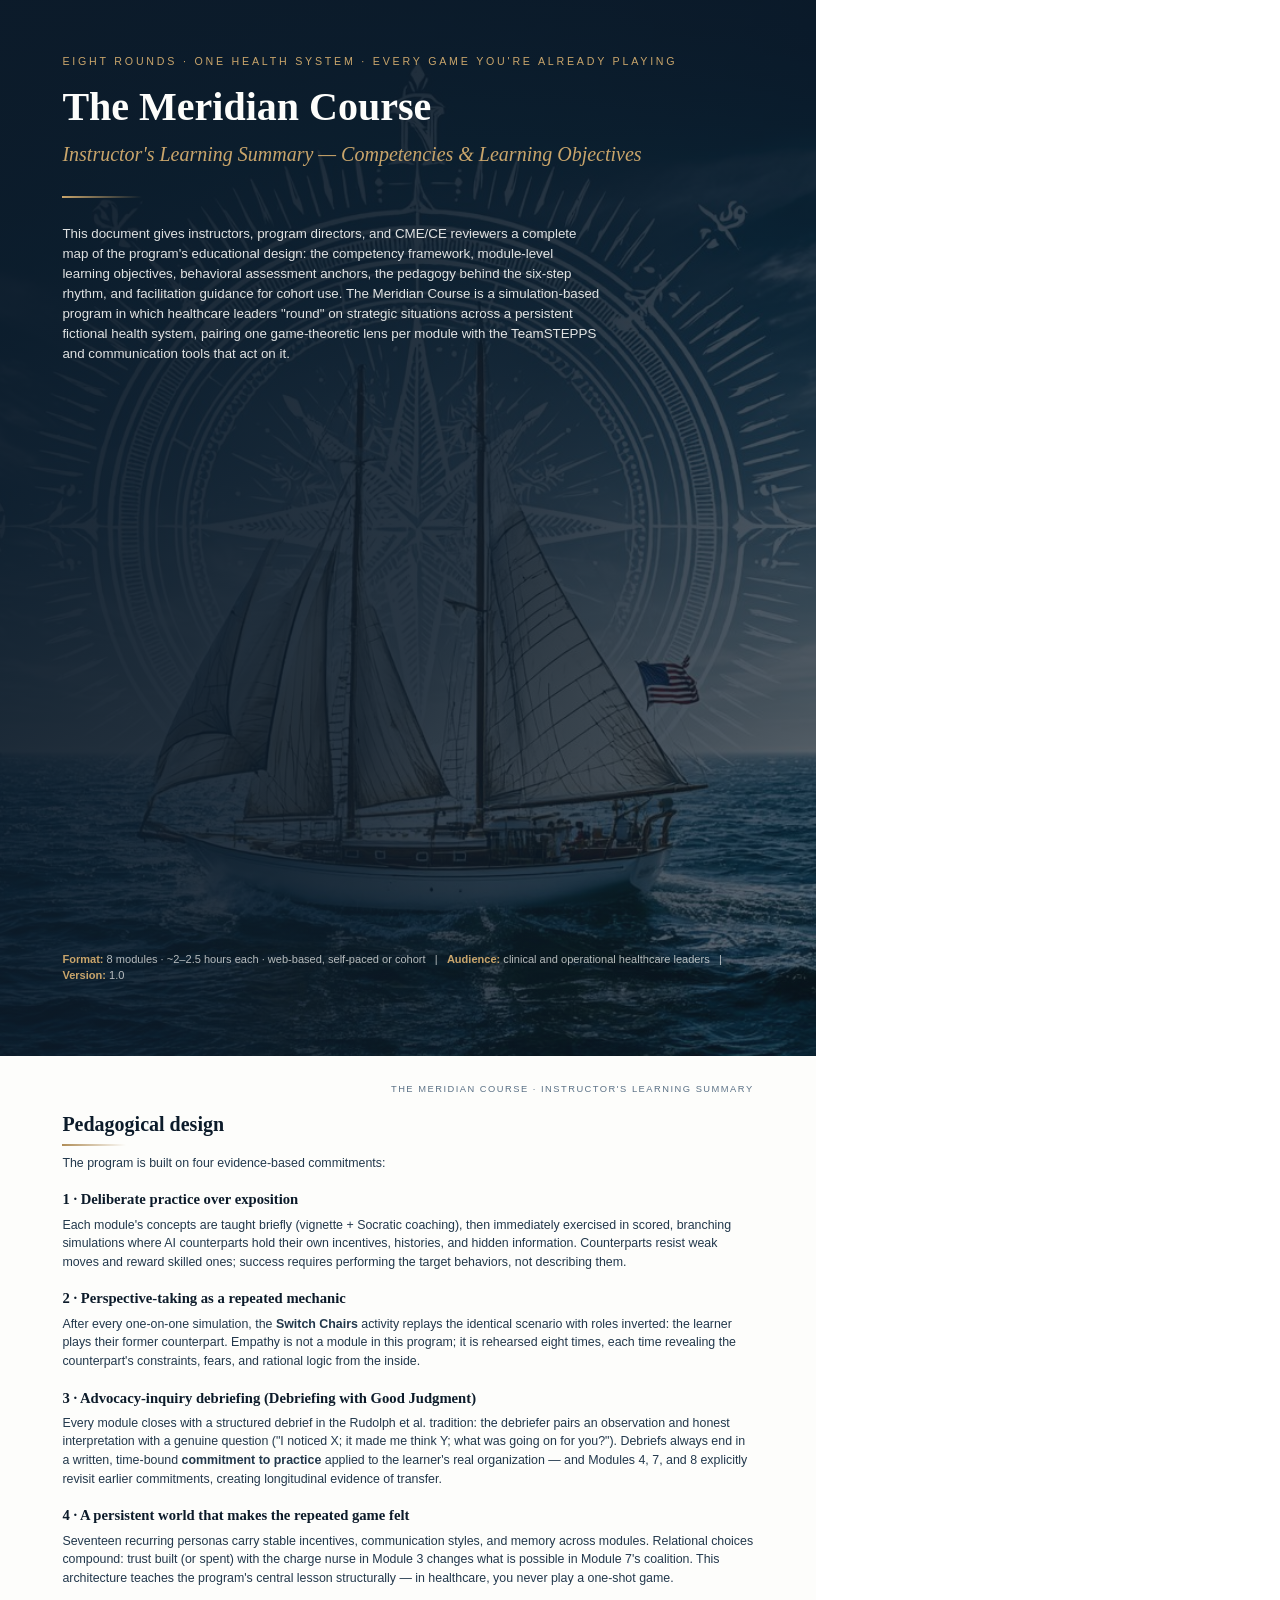
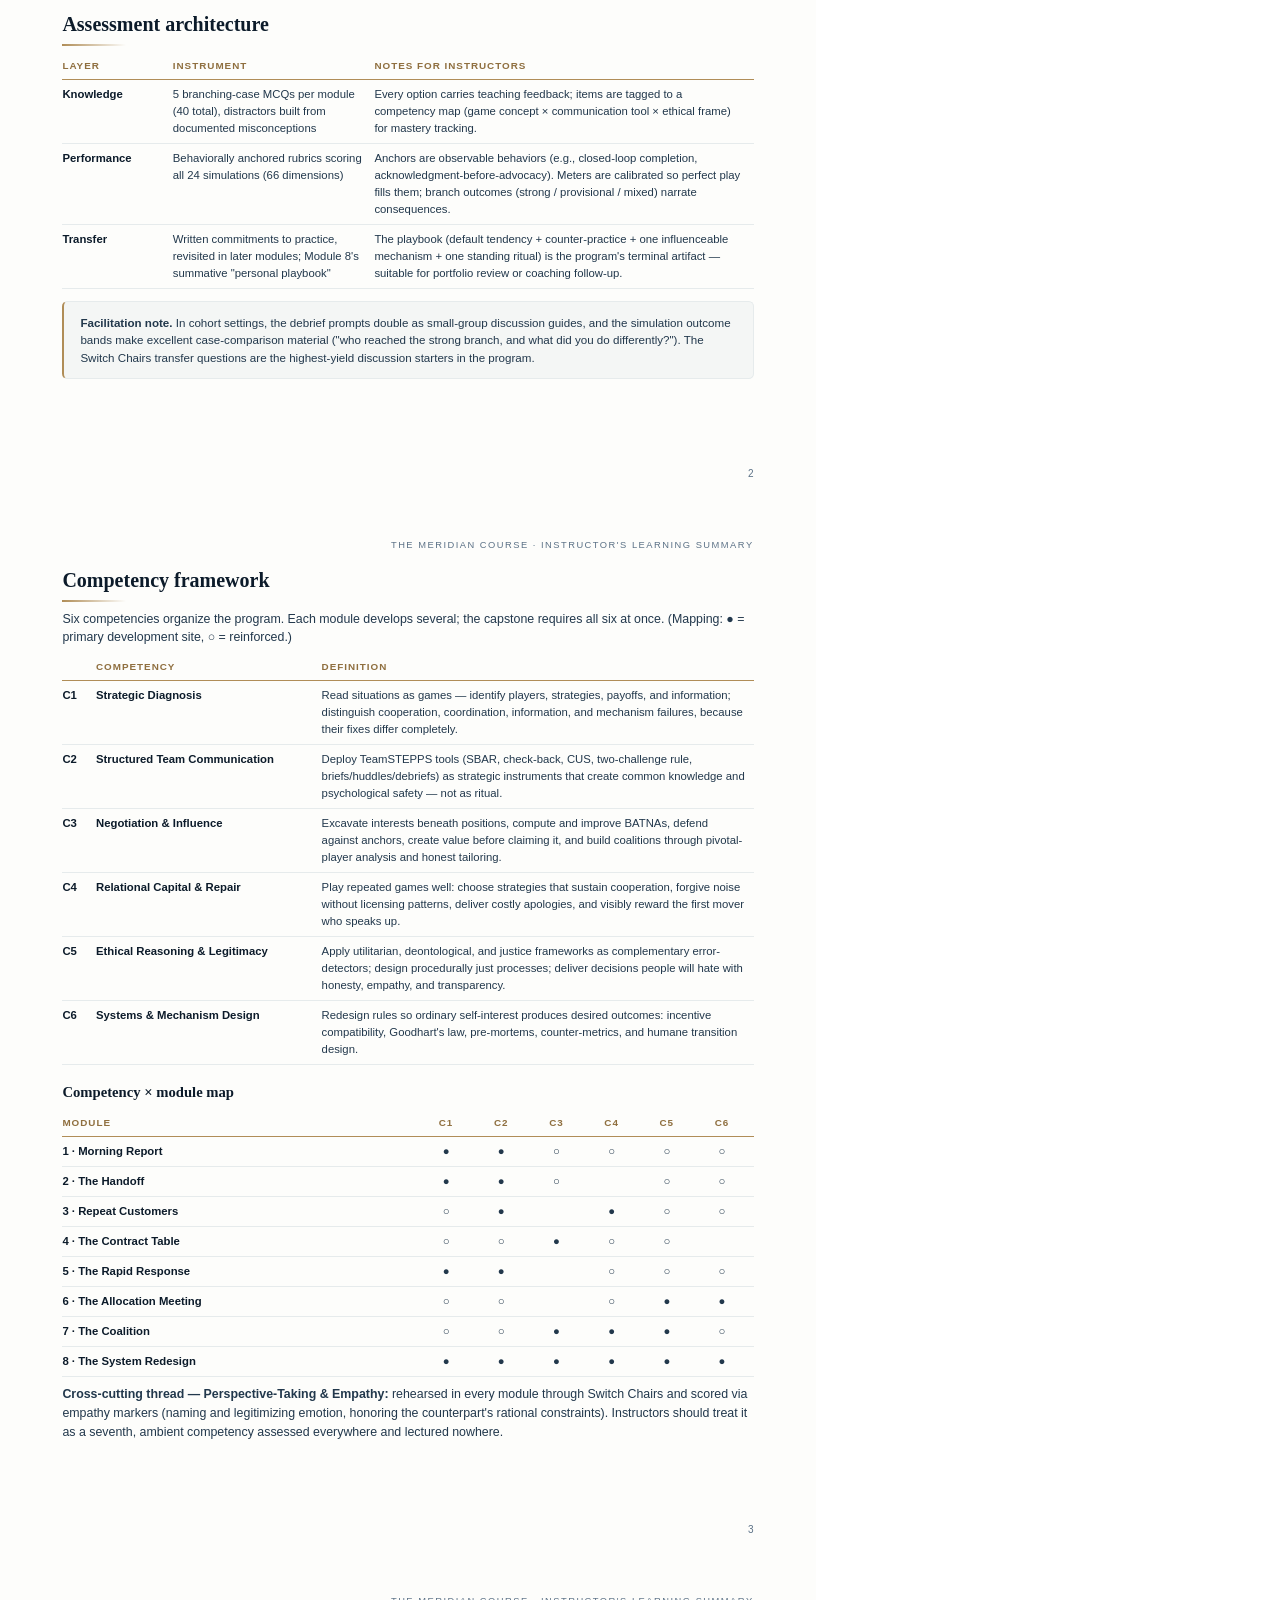
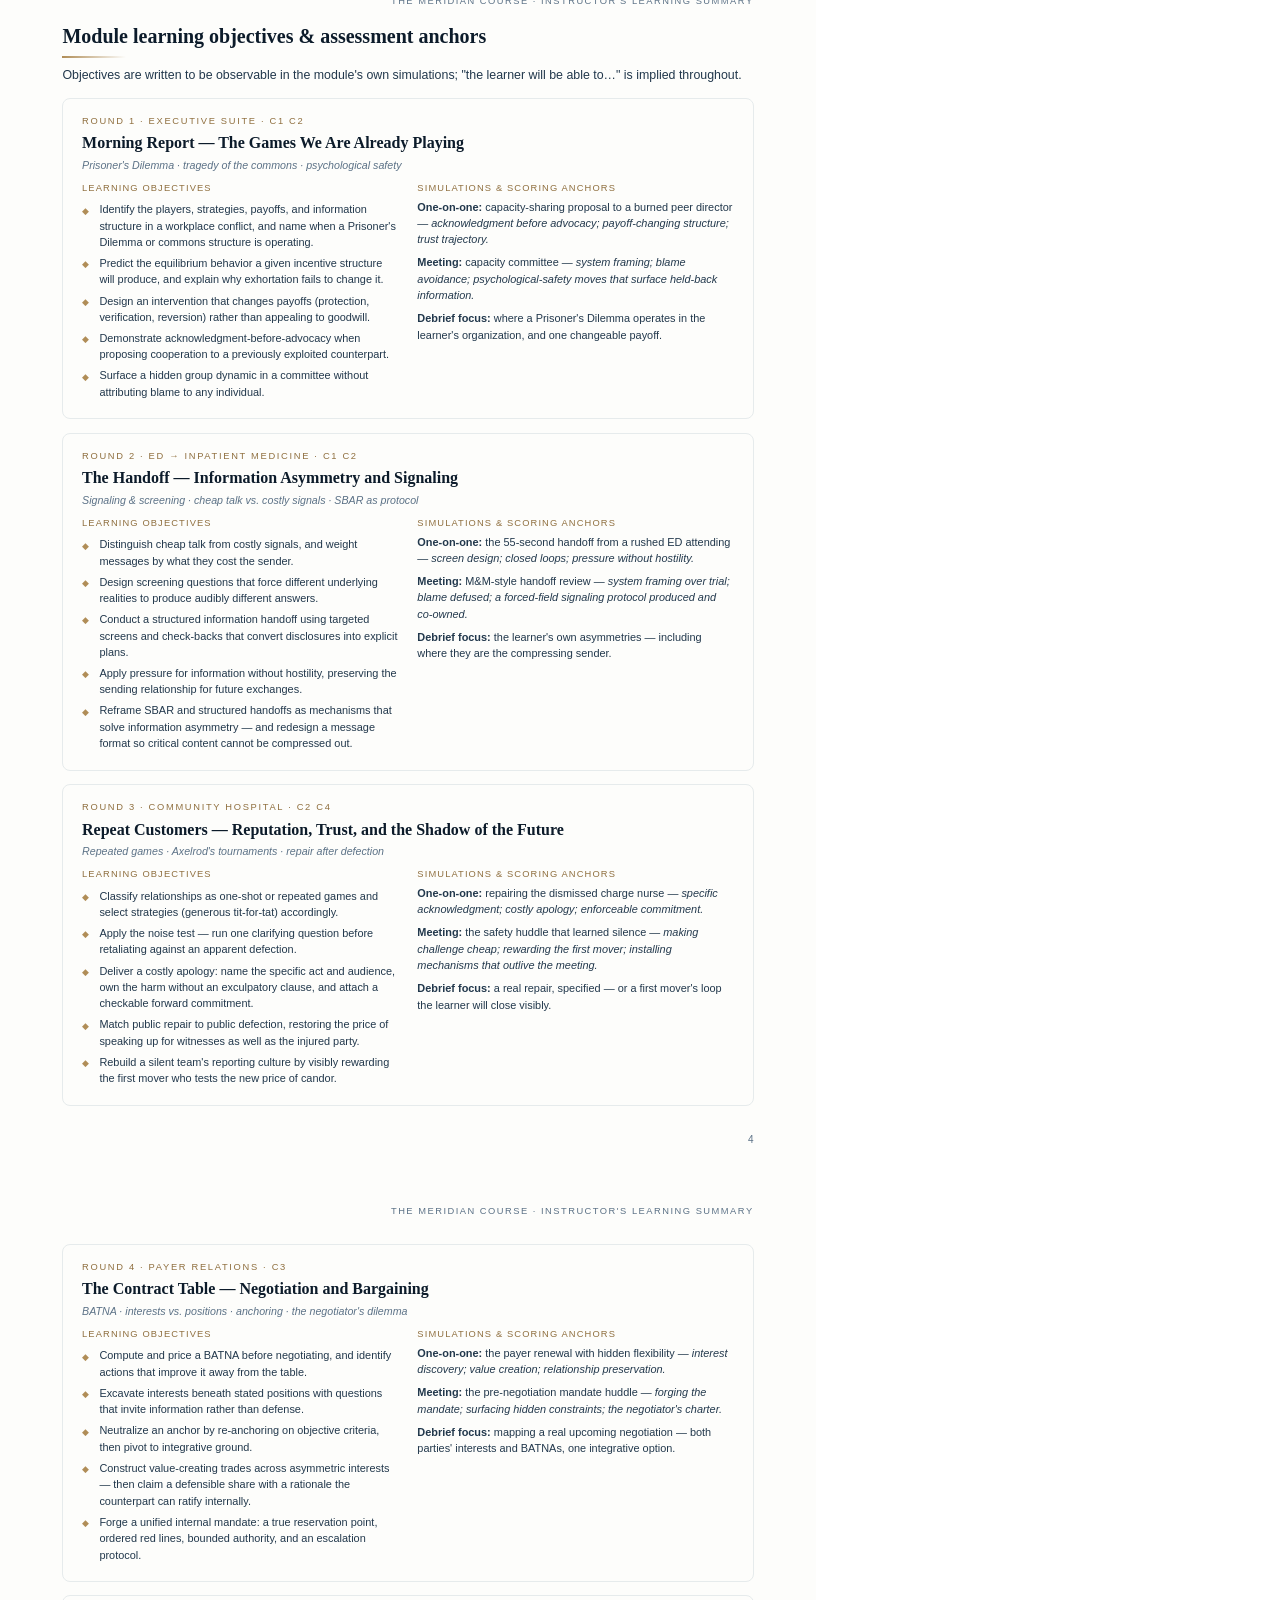
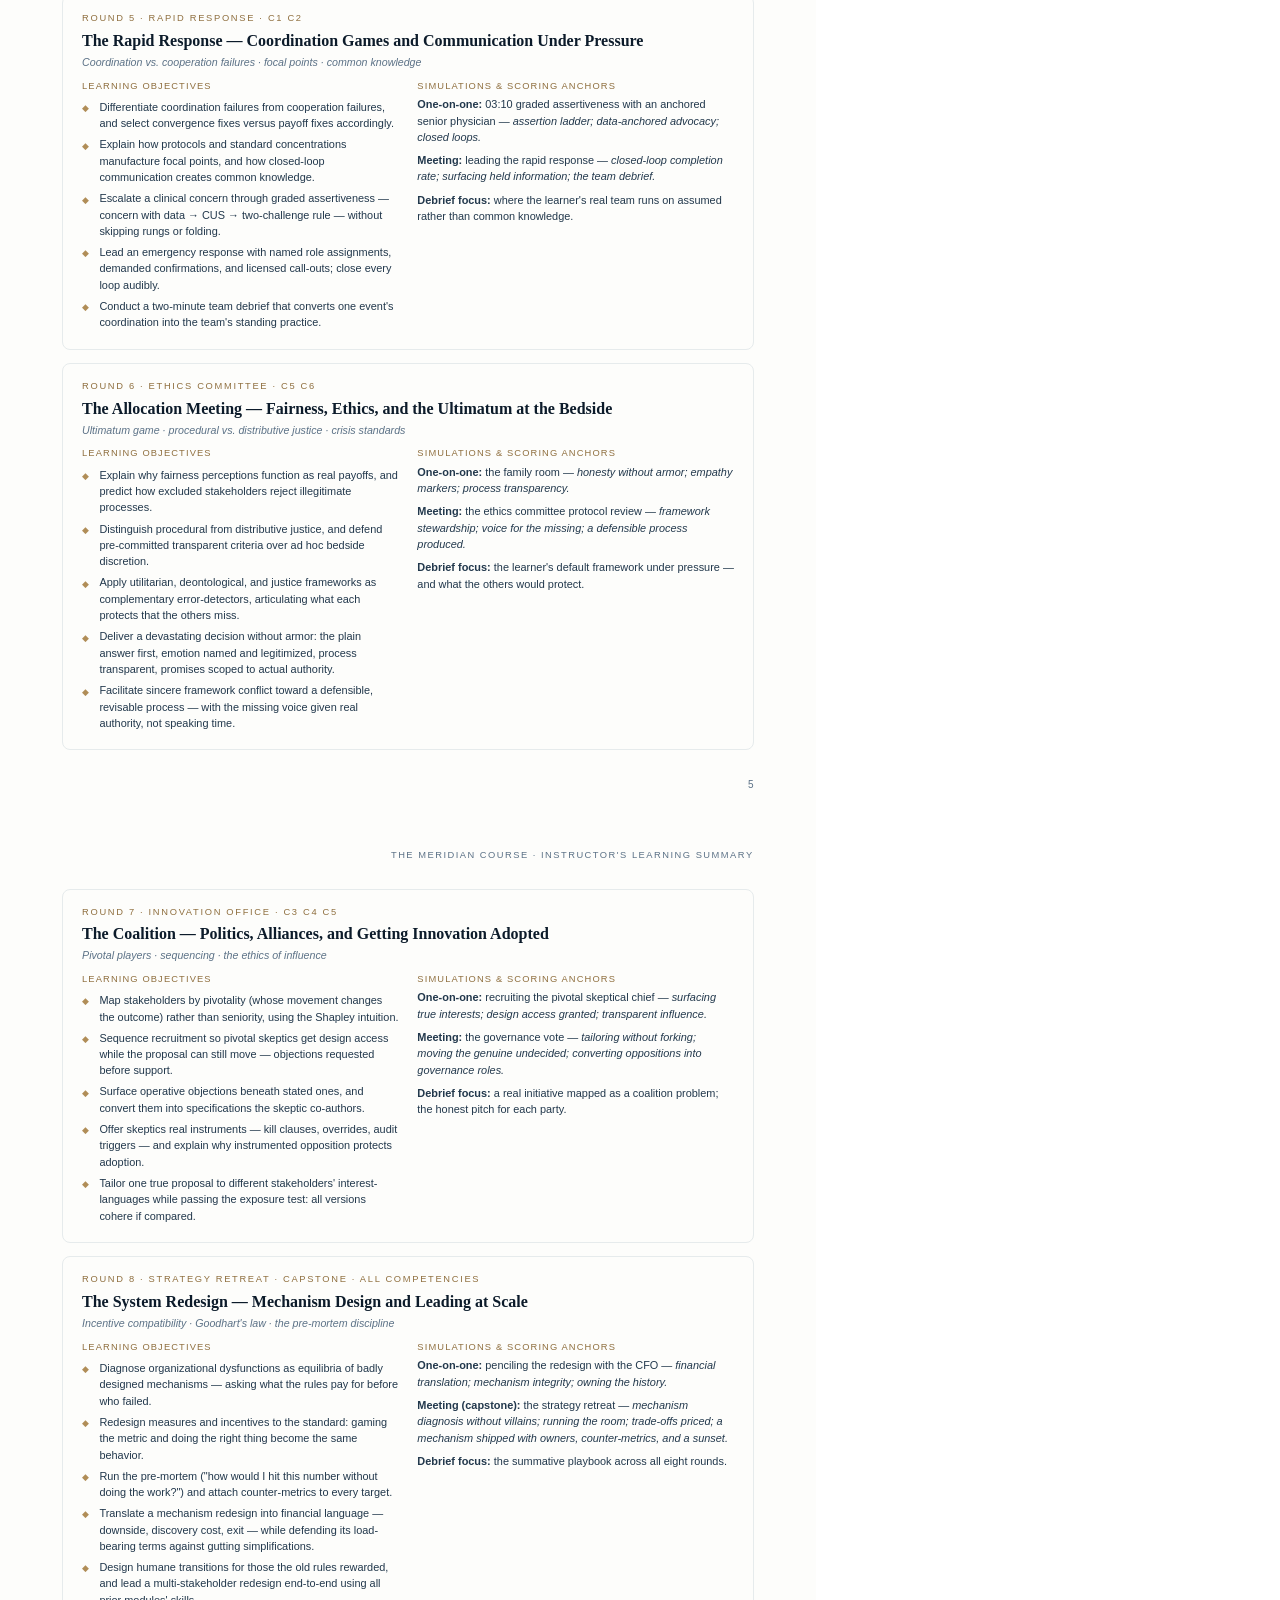
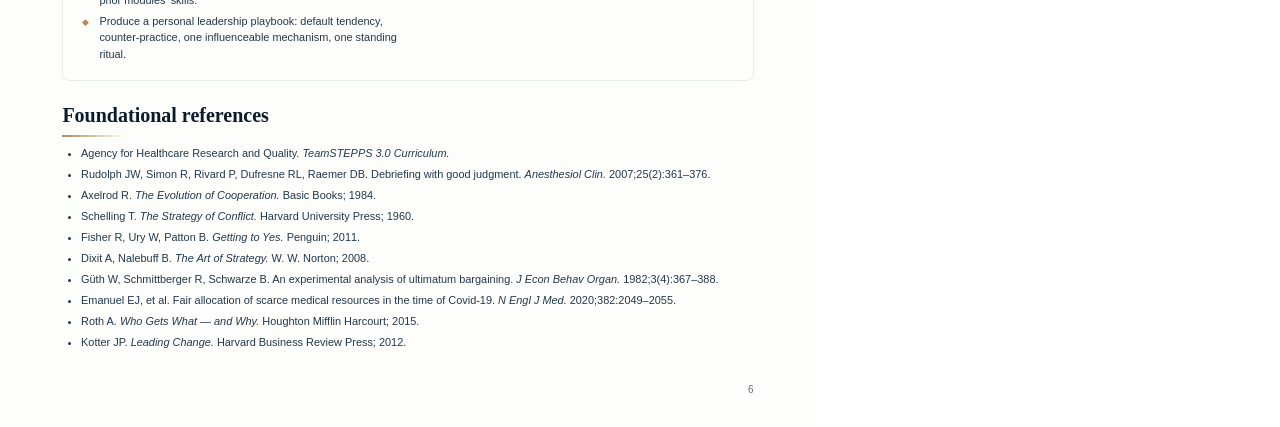
==== docs/collateral/instructor-summary.html @ ad56edd0 "Add program collateral: sales sheet and instructor's learning summary docs/collateral/: brand-matche" ====
<!DOCTYPE html>
<html lang="en">
<head>
<meta charset="UTF-8" />
<title>The Meridian Course — Instructor's Learning Summary</title>
<style>
  :root {
    --navy: #0c1b2a; --navy-2: #14293e; --ink: #22384c; --muted: #5b7186;
    --white: #fdfdfb; --foam: #f4f6f5; --mist: #e6ebec;
    --brass: #b08d57; --brass-b: #c9a56b; --brass-d: #8f6f3f; --sea: #5d8a7a;
  }
  * { margin: 0; padding: 0; box-sizing: border-box; }
  body { font-family: "Inter", "Helvetica Neue", Helvetica, Arial, sans-serif; color: var(--ink); font-size: 9.3pt; line-height: 1.5; }
  .page { width: 8.5in; min-height: 11in; position: relative; padding: 0.55in 0.65in 0.75in; page-break-after: always; background: var(--white); }
  .page:last-child { page-break-after: avoid; }

  .cover { background: linear-gradient(115deg, rgba(12,27,42,.97) 0%, rgba(12,27,42,.88) 55%, rgba(12,27,42,.62) 100%),
      url("../../art/web/home-truenorth.jpg") center 35% / cover; color: var(--white); display: flex; flex-direction: column; }
  .cover .kicker { font-size: 8pt; letter-spacing: .26em; text-transform: uppercase; color: var(--brass-b); }
  .cover h1 { font-family: Georgia, serif; font-size: 30pt; font-weight: 600; margin-top: 12pt; line-height: 1.1; }
  .cover .doc-title { font-family: Georgia, serif; font-style: italic; font-size: 15pt; color: var(--brass-b); margin-top: 8pt; }
  .cover .rule { width: 60pt; height: 1.5px; background: linear-gradient(90deg, var(--brass-b), transparent); margin: 20pt 0; }
  .cover .abstract { max-width: 5.6in; font-size: 10pt; color: rgba(253,253,251,.88); }
  .cover .meta { margin-top: auto; padding-top: 24pt; font-size: 8.3pt; color: rgba(253,253,251,.7); }
  .cover .meta b { color: var(--brass-b); }

  h2 { font-family: Georgia, serif; font-size: 15pt; color: var(--navy); margin-bottom: 6pt; }
  h2::after { content:""; display:block; width: 48pt; height: 1.5px; margin-top: 4pt; background: linear-gradient(90deg, var(--brass), transparent); }
  h3 { font-family: Georgia, serif; font-size: 11pt; color: var(--navy); margin: 12pt 0 4pt; }
  p + p { margin-top: 5pt; }
  .running { position: absolute; top: 0.28in; right: 0.65in; font-size: 7pt; letter-spacing: .16em; text-transform: uppercase; color: var(--muted); }
  .pageno { position: absolute; bottom: 0.32in; right: 0.65in; font-size: 7.5pt; color: var(--muted); }

  table { width: 100%; border-collapse: collapse; margin-top: 7pt; }
  th { font-size: 7.4pt; letter-spacing: .1em; text-transform: uppercase; color: var(--brass-d); text-align: left;
       border-bottom: 1.2px solid var(--brass); padding: 3pt 6pt 4pt 0; }
  td { font-size: 8.5pt; padding: 4.5pt 6pt 4.5pt 0; border-bottom: 0.6px solid var(--mist); vertical-align: top; }
  td.c { font-weight: 600; color: var(--navy); white-space: nowrap; }

  ul.lo { list-style: none; margin-top: 4pt; }
  ul.lo li { padding-left: 13pt; position: relative; margin-bottom: 3.5pt; }
  ul.lo li::before { content:"◆"; position: absolute; left: 0; top: 2.5pt; color: var(--brass); font-size: 6.5pt; }

  .mod { border: 1px solid var(--mist); border-radius: 6pt; padding: 12pt 14pt 10pt; margin-top: 10pt; }
  .mod .head { display: flex; justify-content: space-between; align-items: baseline; }
  .mod .rn { font-size: 7pt; letter-spacing: .18em; text-transform: uppercase; color: var(--brass-d); }
  .mod h3 { margin: 2pt 0 1pt; font-size: 12pt; }
  .mod .unit { font-size: 8pt; color: var(--muted); font-style: italic; }
  .mod .grid { display: flex; gap: 14pt; margin-top: 7pt; }
  .mod .grid > div { flex: 1; }
  .mod .lab { font-size: 7pt; letter-spacing: .12em; text-transform: uppercase; color: var(--brass-d); margin-bottom: 2pt; }
  .mod .small { font-size: 8.2pt; }
  .mod .comp-tags { margin-top: 6pt; font-size: 7.6pt; color: var(--muted); }
  .mod .comp-tags b { color: var(--brass-d); font-weight: 600; }
  .anchors { background: var(--foam); border-radius: 4pt; padding: 6pt 9pt; margin-top: 7pt; font-size: 8.2pt; }
  .anchors b { color: var(--navy); }

  .callout { background: var(--foam); border: 1px solid var(--mist); border-left: 2.5px solid var(--brass); border-radius: 4pt; padding: 9pt 12pt; margin-top: 9pt; font-size: 8.7pt; }
  .refs { font-size: 8.2pt; }
  .refs li { margin-bottom: 3.5pt; margin-left: 14pt; }
</style>
</head>
<body>

<!-- ============ COVER ============ -->
<div class="page cover">
  <div class="kicker">Eight Rounds · One Health System · Every Game You're Already Playing</div>
  <h1>The Meridian Course</h1>
  <div class="doc-title">Instructor's Learning Summary — Competencies &amp; Learning Objectives</div>
  <div class="rule"></div>
  <p class="abstract">This document gives instructors, program directors, and CME/CE reviewers a complete map of the program's educational design: the competency framework, module-level learning objectives, behavioral assessment anchors, the pedagogy behind the six-step rhythm, and facilitation guidance for cohort use. The Meridian Course is a simulation-based program in which healthcare leaders "round" on strategic situations across a persistent fictional health system, pairing one game-theoretic lens per module with the TeamSTEPPS and communication tools that act on it.</p>
  <div class="meta">
    <b>Format:</b> 8 modules · ~2–2.5 hours each · web-based, self-paced or cohort &nbsp;&nbsp;|&nbsp;&nbsp;
    <b>Audience:</b> clinical and operational healthcare leaders &nbsp;&nbsp;|&nbsp;&nbsp;
    <b>Version:</b> 1.0
  </div>
</div>

<!-- ============ PAGE: PEDAGOGY ============ -->
<div class="page">
  <div class="running">The Meridian Course · Instructor's Learning Summary</div>
  <h2>Pedagogical design</h2>
  <p>The program is built on four evidence-based commitments:</p>
  <h3>1 · Deliberate practice over exposition</h3>
  <p>Each module's concepts are taught briefly (vignette + Socratic coaching), then immediately exercised in scored, branching simulations where AI counterparts hold their own incentives, histories, and hidden information. Counterparts resist weak moves and reward skilled ones; success requires performing the target behaviors, not describing them.</p>
  <h3>2 · Perspective-taking as a repeated mechanic</h3>
  <p>After every one-on-one simulation, the <b>Switch Chairs</b> activity replays the identical scenario with roles inverted: the learner plays their former counterpart. Empathy is not a module in this program; it is rehearsed eight times, each time revealing the counterpart's constraints, fears, and rational logic from the inside.</p>
  <h3>3 · Advocacy-inquiry debriefing (Debriefing with Good Judgment)</h3>
  <p>Every module closes with a structured debrief in the Rudolph et al. tradition: the debriefer pairs an observation and honest interpretation with a genuine question ("I noticed X; it made me think Y; what was going on for you?"). Debriefs always end in a written, time-bound <b>commitment to practice</b> applied to the learner's real organization — and Modules 4, 7, and 8 explicitly revisit earlier commitments, creating longitudinal evidence of transfer.</p>
  <h3>4 · A persistent world that makes the repeated game felt</h3>
  <p>Seventeen recurring personas carry stable incentives, communication styles, and memory across modules. Relational choices compound: trust built (or spent) with the charge nurse in Module 3 changes what is possible in Module 7's coalition. This architecture teaches the program's central lesson structurally — in healthcare, you never play a one-shot game.</p>

  <h2 style="margin-top:16pt">Assessment architecture</h2>
  <table>
    <tr><th style="width:1.15in">Layer</th><th style="width:2.1in">Instrument</th><th>Notes for instructors</th></tr>
    <tr><td class="c">Knowledge</td><td>5 branching-case MCQs per module (40 total), distractors built from documented misconceptions</td><td>Every option carries teaching feedback; items are tagged to a competency map (game concept × communication tool × ethical frame) for mastery tracking.</td></tr>
    <tr><td class="c">Performance</td><td>Behaviorally anchored rubrics scoring all 24 simulations (66 dimensions)</td><td>Anchors are observable behaviors (e.g., closed-loop completion, acknowledgment-before-advocacy). Meters are calibrated so perfect play fills them; branch outcomes (strong / provisional / mixed) narrate consequences.</td></tr>
    <tr><td class="c">Transfer</td><td>Written commitments to practice, revisited in later modules; Module 8's summative "personal playbook"</td><td>The playbook (default tendency + counter-practice + one influenceable mechanism + one standing ritual) is the program's terminal artifact — suitable for portfolio review or coaching follow-up.</td></tr>
  </table>

  <div class="callout"><b>Facilitation note.</b> In cohort settings, the debrief prompts double as small-group discussion guides, and the simulation outcome bands make excellent case-comparison material ("who reached the strong branch, and what did you do differently?"). The Switch Chairs transfer questions are the highest-yield discussion starters in the program.</div>
  <div class="pageno">2</div>
</div>

<!-- ============ PAGE: COMPETENCIES ============ -->
<div class="page">
  <div class="running">The Meridian Course · Instructor's Learning Summary</div>
  <h2>Competency framework</h2>
  <p>Six competencies organize the program. Each module develops several; the capstone requires all six at once. (Mapping: ● = primary development site, ○ = reinforced.)</p>
  <table>
    <tr><th style="width:0.35in"></th><th style="width:2.35in">Competency</th><th>Definition</th></tr>
    <tr><td class="c">C1</td><td class="c">Strategic Diagnosis</td><td>Read situations as games — identify players, strategies, payoffs, and information; distinguish cooperation, coordination, information, and mechanism failures, because their fixes differ completely.</td></tr>
    <tr><td class="c">C2</td><td class="c">Structured Team Communication</td><td>Deploy TeamSTEPPS tools (SBAR, check-back, CUS, two-challenge rule, briefs/huddles/debriefs) as strategic instruments that create common knowledge and psychological safety — not as ritual.</td></tr>
    <tr><td class="c">C3</td><td class="c">Negotiation &amp; Influence</td><td>Excavate interests beneath positions, compute and improve BATNAs, defend against anchors, create value before claiming it, and build coalitions through pivotal-player analysis and honest tailoring.</td></tr>
    <tr><td class="c">C4</td><td class="c">Relational Capital &amp; Repair</td><td>Play repeated games well: choose strategies that sustain cooperation, forgive noise without licensing patterns, deliver costly apologies, and visibly reward the first mover who speaks up.</td></tr>
    <tr><td class="c">C5</td><td class="c">Ethical Reasoning &amp; Legitimacy</td><td>Apply utilitarian, deontological, and justice frameworks as complementary error-detectors; design procedurally just processes; deliver decisions people will hate with honesty, empathy, and transparency.</td></tr>
    <tr><td class="c">C6</td><td class="c">Systems &amp; Mechanism Design</td><td>Redesign rules so ordinary self-interest produces desired outcomes: incentive compatibility, Goodhart's law, pre-mortems, counter-metrics, and humane transition design.</td></tr>
  </table>

  <h3>Competency × module map</h3>
  <table>
    <tr><th>Module</th><th style="text-align:center">C1</th><th style="text-align:center">C2</th><th style="text-align:center">C3</th><th style="text-align:center">C4</th><th style="text-align:center">C5</th><th style="text-align:center">C6</th></tr>
    <tr><td class="c">1 · Morning Report</td><td align="center">●</td><td align="center">●</td><td align="center">○</td><td align="center">○</td><td align="center">○</td><td align="center">○</td></tr>
    <tr><td class="c">2 · The Handoff</td><td align="center">●</td><td align="center">●</td><td align="center">○</td><td align="center"></td><td align="center">○</td><td align="center">○</td></tr>
    <tr><td class="c">3 · Repeat Customers</td><td align="center">○</td><td align="center">●</td><td align="center"></td><td align="center">●</td><td align="center">○</td><td align="center">○</td></tr>
    <tr><td class="c">4 · The Contract Table</td><td align="center">○</td><td align="center">○</td><td align="center">●</td><td align="center">○</td><td align="center">○</td><td align="center"></td></tr>
    <tr><td class="c">5 · The Rapid Response</td><td align="center">●</td><td align="center">●</td><td align="center"></td><td align="center">○</td><td align="center">○</td><td align="center">○</td></tr>
    <tr><td class="c">6 · The Allocation Meeting</td><td align="center">○</td><td align="center">○</td><td align="center"></td><td align="center">○</td><td align="center">●</td><td align="center">●</td></tr>
    <tr><td class="c">7 · The Coalition</td><td align="center">○</td><td align="center">○</td><td align="center">●</td><td align="center">●</td><td align="center">●</td><td align="center">○</td></tr>
    <tr><td class="c">8 · The System Redesign</td><td align="center">●</td><td align="center">●</td><td align="center">●</td><td align="center">●</td><td align="center">●</td><td align="center">●</td></tr>
  </table>
  <p style="margin-top:6pt"><b>Cross-cutting thread — Perspective-Taking &amp; Empathy:</b> rehearsed in every module through Switch Chairs and scored via empathy markers (naming and legitimizing emotion, honoring the counterpart's rational constraints). Instructors should treat it as a seventh, ambient competency assessed everywhere and lectured nowhere.</p>
  <div class="pageno">3</div>
</div>

<!-- ============ PAGES: MODULE LOs ============ -->
<div class="page">
  <div class="running">The Meridian Course · Instructor's Learning Summary</div>
  <h2>Module learning objectives &amp; assessment anchors</h2>
  <p>Objectives are written to be observable in the module's own simulations; "the learner will be able to…" is implied throughout.</p>

  <div class="mod">
    <div class="head"><div><div class="rn">Round 1 · Executive suite · C1 C2</div><h3>Morning Report — The Games We Are Already Playing</h3><div class="unit">Prisoner's Dilemma · tragedy of the commons · psychological safety</div></div></div>
    <div class="grid">
      <div>
        <div class="lab">Learning objectives</div>
        <ul class="lo small">
          <li>Identify the players, strategies, payoffs, and information structure in a workplace conflict, and name when a Prisoner's Dilemma or commons structure is operating.</li>
          <li>Predict the equilibrium behavior a given incentive structure will produce, and explain why exhortation fails to change it.</li>
          <li>Design an intervention that changes payoffs (protection, verification, reversion) rather than appealing to goodwill.</li>
          <li>Demonstrate acknowledgment-before-advocacy when proposing cooperation to a previously exploited counterpart.</li>
          <li>Surface a hidden group dynamic in a committee without attributing blame to any individual.</li>
        </ul>
      </div>
      <div>
        <div class="lab">Simulations &amp; scoring anchors</div>
        <p class="small"><b>One-on-one:</b> capacity-sharing proposal to a burned peer director — <i>acknowledgment before advocacy; payoff-changing structure; trust trajectory.</i></p>
        <p class="small"><b>Meeting:</b> capacity committee — <i>system framing; blame avoidance; psychological-safety moves that surface held-back information.</i></p>
        <p class="small"><b>Debrief focus:</b> where a Prisoner's Dilemma operates in the learner's organization, and one changeable payoff.</p>
      </div>
    </div>
  </div>

  <div class="mod">
    <div class="head"><div><div class="rn">Round 2 · ED → inpatient medicine · C1 C2</div><h3>The Handoff — Information Asymmetry and Signaling</h3><div class="unit">Signaling &amp; screening · cheap talk vs. costly signals · SBAR as protocol</div></div></div>
    <div class="grid">
      <div>
        <div class="lab">Learning objectives</div>
        <ul class="lo small">
          <li>Distinguish cheap talk from costly signals, and weight messages by what they cost the sender.</li>
          <li>Design screening questions that force different underlying realities to produce audibly different answers.</li>
          <li>Conduct a structured information handoff using targeted screens and check-backs that convert disclosures into explicit plans.</li>
          <li>Apply pressure for information without hostility, preserving the sending relationship for future exchanges.</li>
          <li>Reframe SBAR and structured handoffs as mechanisms that solve information asymmetry — and redesign a message format so critical content cannot be compressed out.</li>
        </ul>
      </div>
      <div>
        <div class="lab">Simulations &amp; scoring anchors</div>
        <p class="small"><b>One-on-one:</b> the 55-second handoff from a rushed ED attending — <i>screen design; closed loops; pressure without hostility.</i></p>
        <p class="small"><b>Meeting:</b> M&amp;M-style handoff review — <i>system framing over trial; blame defused; a forced-field signaling protocol produced and co-owned.</i></p>
        <p class="small"><b>Debrief focus:</b> the learner's own asymmetries — including where they are the compressing sender.</p>
      </div>
    </div>
  </div>

  <div class="mod">
    <div class="head"><div><div class="rn">Round 3 · Community hospital · C2 C4</div><h3>Repeat Customers — Reputation, Trust, and the Shadow of the Future</h3><div class="unit">Repeated games · Axelrod's tournaments · repair after defection</div></div></div>
    <div class="grid">
      <div>
        <div class="lab">Learning objectives</div>
        <ul class="lo small">
          <li>Classify relationships as one-shot or repeated games and select strategies (generous tit-for-tat) accordingly.</li>
          <li>Apply the noise test — run one clarifying question before retaliating against an apparent defection.</li>
          <li>Deliver a costly apology: name the specific act and audience, own the harm without an exculpatory clause, and attach a checkable forward commitment.</li>
          <li>Match public repair to public defection, restoring the price of speaking up for witnesses as well as the injured party.</li>
          <li>Rebuild a silent team's reporting culture by visibly rewarding the first mover who tests the new price of candor.</li>
        </ul>
      </div>
      <div>
        <div class="lab">Simulations &amp; scoring anchors</div>
        <p class="small"><b>One-on-one:</b> repairing the dismissed charge nurse — <i>specific acknowledgment; costly apology; enforceable commitment.</i></p>
        <p class="small"><b>Meeting:</b> the safety huddle that learned silence — <i>making challenge cheap; rewarding the first mover; installing mechanisms that outlive the meeting.</i></p>
        <p class="small"><b>Debrief focus:</b> a real repair, specified — or a first mover's loop the learner will close visibly.</p>
      </div>
    </div>
  </div>
  <div class="pageno">4</div>
</div>

<div class="page">
  <div class="running">The Meridian Course · Instructor's Learning Summary</div>

  <div class="mod">
    <div class="head"><div><div class="rn">Round 4 · Payer relations · C3</div><h3>The Contract Table — Negotiation and Bargaining</h3><div class="unit">BATNA · interests vs. positions · anchoring · the negotiator's dilemma</div></div></div>
    <div class="grid">
      <div>
        <div class="lab">Learning objectives</div>
        <ul class="lo small">
          <li>Compute and price a BATNA before negotiating, and identify actions that improve it away from the table.</li>
          <li>Excavate interests beneath stated positions with questions that invite information rather than defense.</li>
          <li>Neutralize an anchor by re-anchoring on objective criteria, then pivot to integrative ground.</li>
          <li>Construct value-creating trades across asymmetric interests — then claim a defensible share with a rationale the counterpart can ratify internally.</li>
          <li>Forge a unified internal mandate: a true reservation point, ordered red lines, bounded authority, and an escalation protocol.</li>
        </ul>
      </div>
      <div>
        <div class="lab">Simulations &amp; scoring anchors</div>
        <p class="small"><b>One-on-one:</b> the payer renewal with hidden flexibility — <i>interest discovery; value creation; relationship preservation.</i></p>
        <p class="small"><b>Meeting:</b> the pre-negotiation mandate huddle — <i>forging the mandate; surfacing hidden constraints; the negotiator's charter.</i></p>
        <p class="small"><b>Debrief focus:</b> mapping a real upcoming negotiation — both parties' interests and BATNAs, one integrative option.</p>
      </div>
    </div>
  </div>

  <div class="mod">
    <div class="head"><div><div class="rn">Round 5 · Rapid response · C1 C2</div><h3>The Rapid Response — Coordination Games and Communication Under Pressure</h3><div class="unit">Coordination vs. cooperation failures · focal points · common knowledge</div></div></div>
    <div class="grid">
      <div>
        <div class="lab">Learning objectives</div>
        <ul class="lo small">
          <li>Differentiate coordination failures from cooperation failures, and select convergence fixes versus payoff fixes accordingly.</li>
          <li>Explain how protocols and standard concentrations manufacture focal points, and how closed-loop communication creates common knowledge.</li>
          <li>Escalate a clinical concern through graded assertiveness — concern with data → CUS → two-challenge rule — without skipping rungs or folding.</li>
          <li>Lead an emergency response with named role assignments, demanded confirmations, and licensed call-outs; close every loop audibly.</li>
          <li>Conduct a two-minute team debrief that converts one event's coordination into the team's standing practice.</li>
        </ul>
      </div>
      <div>
        <div class="lab">Simulations &amp; scoring anchors</div>
        <p class="small"><b>One-on-one:</b> 03:10 graded assertiveness with an anchored senior physician — <i>assertion ladder; data-anchored advocacy; closed loops.</i></p>
        <p class="small"><b>Meeting:</b> leading the rapid response — <i>closed-loop completion rate; surfacing held information; the team debrief.</i></p>
        <p class="small"><b>Debrief focus:</b> where the learner's real team runs on assumed rather than common knowledge.</p>
      </div>
    </div>
  </div>

  <div class="mod">
    <div class="head"><div><div class="rn">Round 6 · Ethics committee · C5 C6</div><h3>The Allocation Meeting — Fairness, Ethics, and the Ultimatum at the Bedside</h3><div class="unit">Ultimatum game · procedural vs. distributive justice · crisis standards</div></div></div>
    <div class="grid">
      <div>
        <div class="lab">Learning objectives</div>
        <ul class="lo small">
          <li>Explain why fairness perceptions function as real payoffs, and predict how excluded stakeholders reject illegitimate processes.</li>
          <li>Distinguish procedural from distributive justice, and defend pre-committed transparent criteria over ad hoc bedside discretion.</li>
          <li>Apply utilitarian, deontological, and justice frameworks as complementary error-detectors, articulating what each protects that the others miss.</li>
          <li>Deliver a devastating decision without armor: the plain answer first, emotion named and legitimized, process transparent, promises scoped to actual authority.</li>
          <li>Facilitate sincere framework conflict toward a defensible, revisable process — with the missing voice given real authority, not speaking time.</li>
        </ul>
      </div>
      <div>
        <div class="lab">Simulations &amp; scoring anchors</div>
        <p class="small"><b>One-on-one:</b> the family room — <i>honesty without armor; empathy markers; process transparency.</i></p>
        <p class="small"><b>Meeting:</b> the ethics committee protocol review — <i>framework stewardship; voice for the missing; a defensible process produced.</i></p>
        <p class="small"><b>Debrief focus:</b> the learner's default framework under pressure — and what the others would protect.</p>
      </div>
    </div>
  </div>
  <div class="pageno">5</div>
</div>

<div class="page">
  <div class="running">The Meridian Course · Instructor's Learning Summary</div>

  <div class="mod">
    <div class="head"><div><div class="rn">Round 7 · Innovation office · C3 C4 C5</div><h3>The Coalition — Politics, Alliances, and Getting Innovation Adopted</h3><div class="unit">Pivotal players · sequencing · the ethics of influence</div></div></div>
    <div class="grid">
      <div>
        <div class="lab">Learning objectives</div>
        <ul class="lo small">
          <li>Map stakeholders by pivotality (whose movement changes the outcome) rather than seniority, using the Shapley intuition.</li>
          <li>Sequence recruitment so pivotal skeptics get design access while the proposal can still move — objections requested before support.</li>
          <li>Surface operative objections beneath stated ones, and convert them into specifications the skeptic co-authors.</li>
          <li>Offer skeptics real instruments — kill clauses, overrides, audit triggers — and explain why instrumented opposition protects adoption.</li>
          <li>Tailor one true proposal to different stakeholders' interest-languages while passing the exposure test: all versions cohere if compared.</li>
        </ul>
      </div>
      <div>
        <div class="lab">Simulations &amp; scoring anchors</div>
        <p class="small"><b>One-on-one:</b> recruiting the pivotal skeptical chief — <i>surfacing true interests; design access granted; transparent influence.</i></p>
        <p class="small"><b>Meeting:</b> the governance vote — <i>tailoring without forking; moving the genuine undecided; converting oppositions into governance roles.</i></p>
        <p class="small"><b>Debrief focus:</b> a real initiative mapped as a coalition problem; the honest pitch for each party.</p>
      </div>
    </div>
  </div>

  <div class="mod">
    <div class="head"><div><div class="rn">Round 8 · Strategy retreat · Capstone · all competencies</div><h3>The System Redesign — Mechanism Design and Leading at Scale</h3><div class="unit">Incentive compatibility · Goodhart's law · the pre-mortem discipline</div></div></div>
    <div class="grid">
      <div>
        <div class="lab">Learning objectives</div>
        <ul class="lo small">
          <li>Diagnose organizational dysfunctions as equilibria of badly designed mechanisms — asking what the rules pay for before who failed.</li>
          <li>Redesign measures and incentives to the standard: gaming the metric and doing the right thing become the same behavior.</li>
          <li>Run the pre-mortem ("how would I hit this number without doing the work?") and attach counter-metrics to every target.</li>
          <li>Translate a mechanism redesign into financial language — downside, discovery cost, exit — while defending its load-bearing terms against gutting simplifications.</li>
          <li>Design humane transitions for those the old rules rewarded, and lead a multi-stakeholder redesign end-to-end using all prior modules' skills.</li>
          <li>Produce a personal leadership playbook: default tendency, counter-practice, one influenceable mechanism, one standing ritual.</li>
        </ul>
      </div>
      <div>
        <div class="lab">Simulations &amp; scoring anchors</div>
        <p class="small"><b>One-on-one:</b> penciling the redesign with the CFO — <i>financial translation; mechanism integrity; owning the history.</i></p>
        <p class="small"><b>Meeting (capstone):</b> the strategy retreat — <i>mechanism diagnosis without villains; running the room; trade-offs priced; a mechanism shipped with owners, counter-metrics, and a sunset.</i></p>
        <p class="small"><b>Debrief focus:</b> the summative playbook across all eight rounds.</p>
      </div>
    </div>
  </div>

  <h2 style="margin-top:14pt">Foundational references</h2>
  <ul class="refs">
    <li>Agency for Healthcare Research and Quality. <i>TeamSTEPPS 3.0 Curriculum.</i></li>
    <li>Rudolph JW, Simon R, Rivard P, Dufresne RL, Raemer DB. Debriefing with good judgment. <i>Anesthesiol Clin.</i> 2007;25(2):361–376.</li>
    <li>Axelrod R. <i>The Evolution of Cooperation.</i> Basic Books; 1984.</li>
    <li>Schelling T. <i>The Strategy of Conflict.</i> Harvard University Press; 1960.</li>
    <li>Fisher R, Ury W, Patton B. <i>Getting to Yes.</i> Penguin; 2011.</li>
    <li>Dixit A, Nalebuff B. <i>The Art of Strategy.</i> W. W. Norton; 2008.</li>
    <li>Güth W, Schmittberger R, Schwarze B. An experimental analysis of ultimatum bargaining. <i>J Econ Behav Organ.</i> 1982;3(4):367–388.</li>
    <li>Emanuel EJ, et al. Fair allocation of scarce medical resources in the time of Covid-19. <i>N Engl J Med.</i> 2020;382:2049–2055.</li>
    <li>Roth A. <i>Who Gets What — and Why.</i> Houghton Mifflin Harcourt; 2015.</li>
    <li>Kotter JP. <i>Leading Change.</i> Harvard Business Review Press; 2012.</li>
  </ul>
  <div class="pageno">6</div>
</div>

</body>
</html>
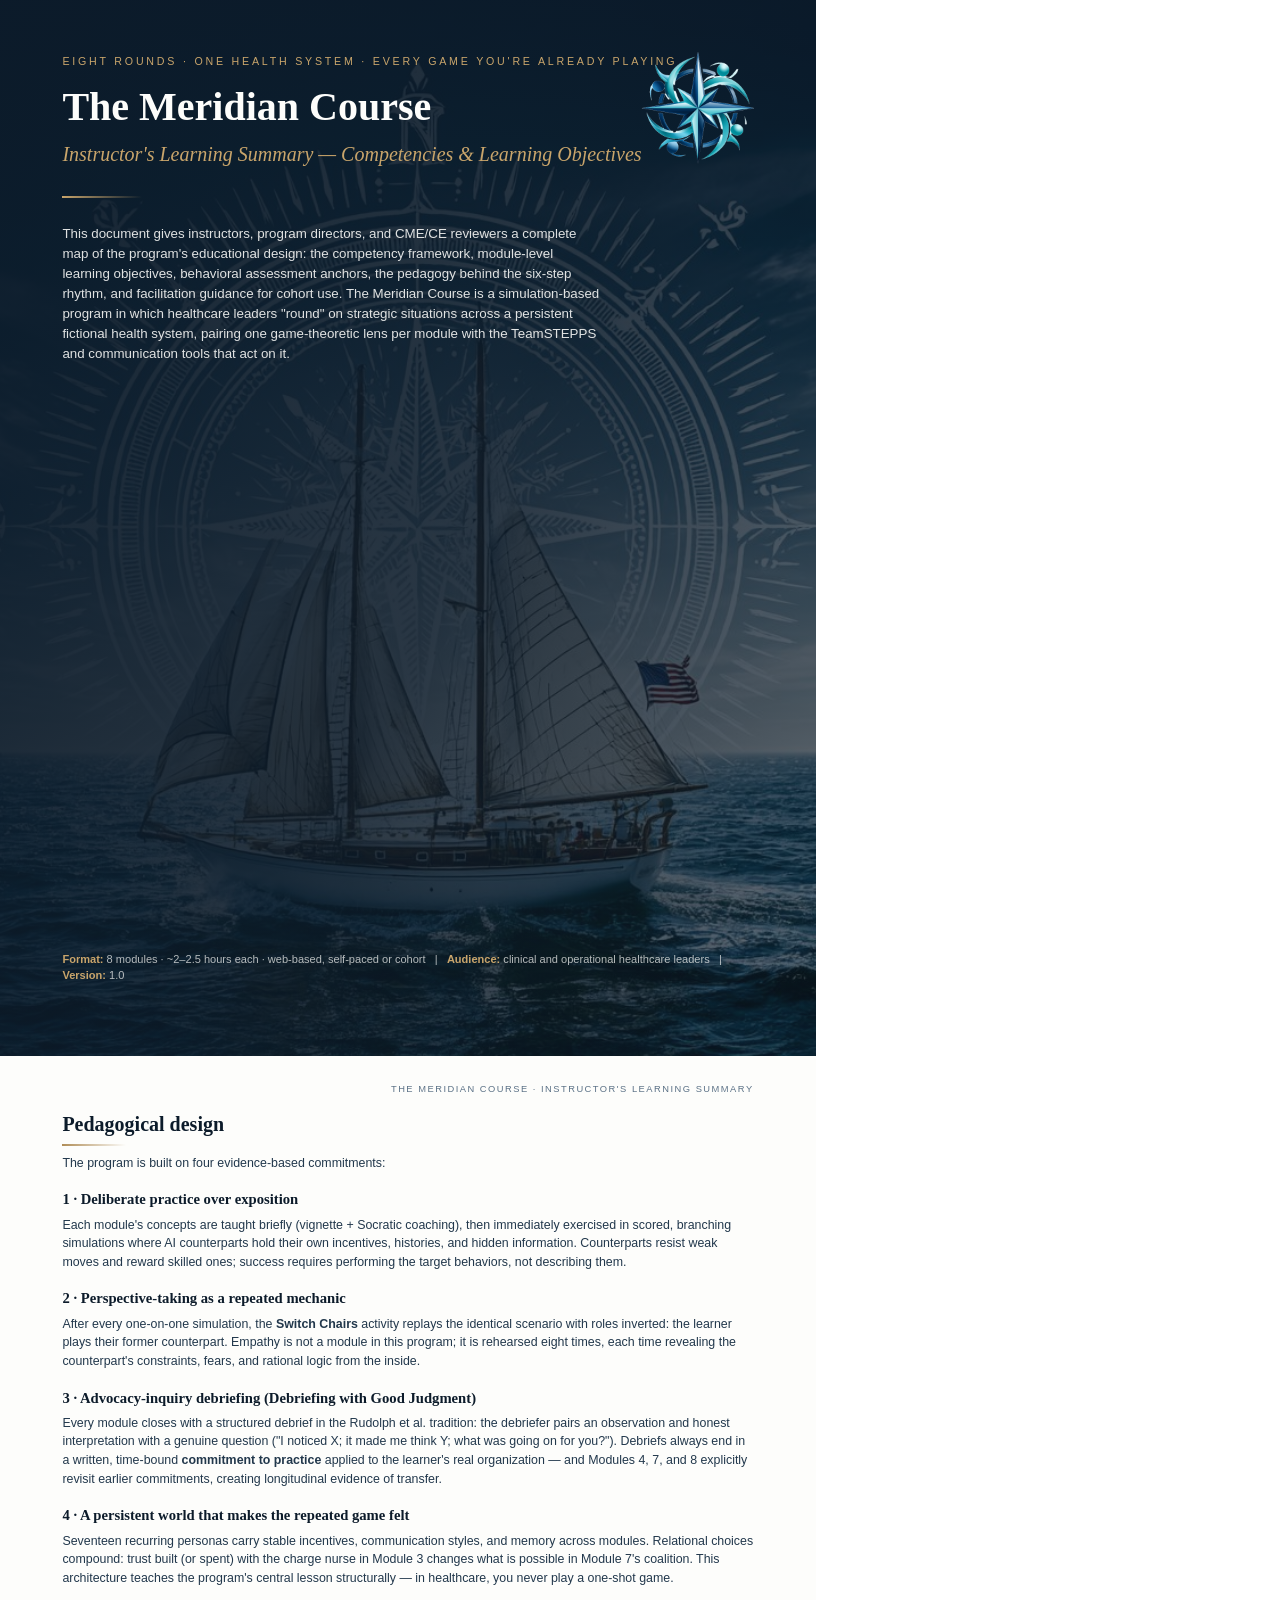
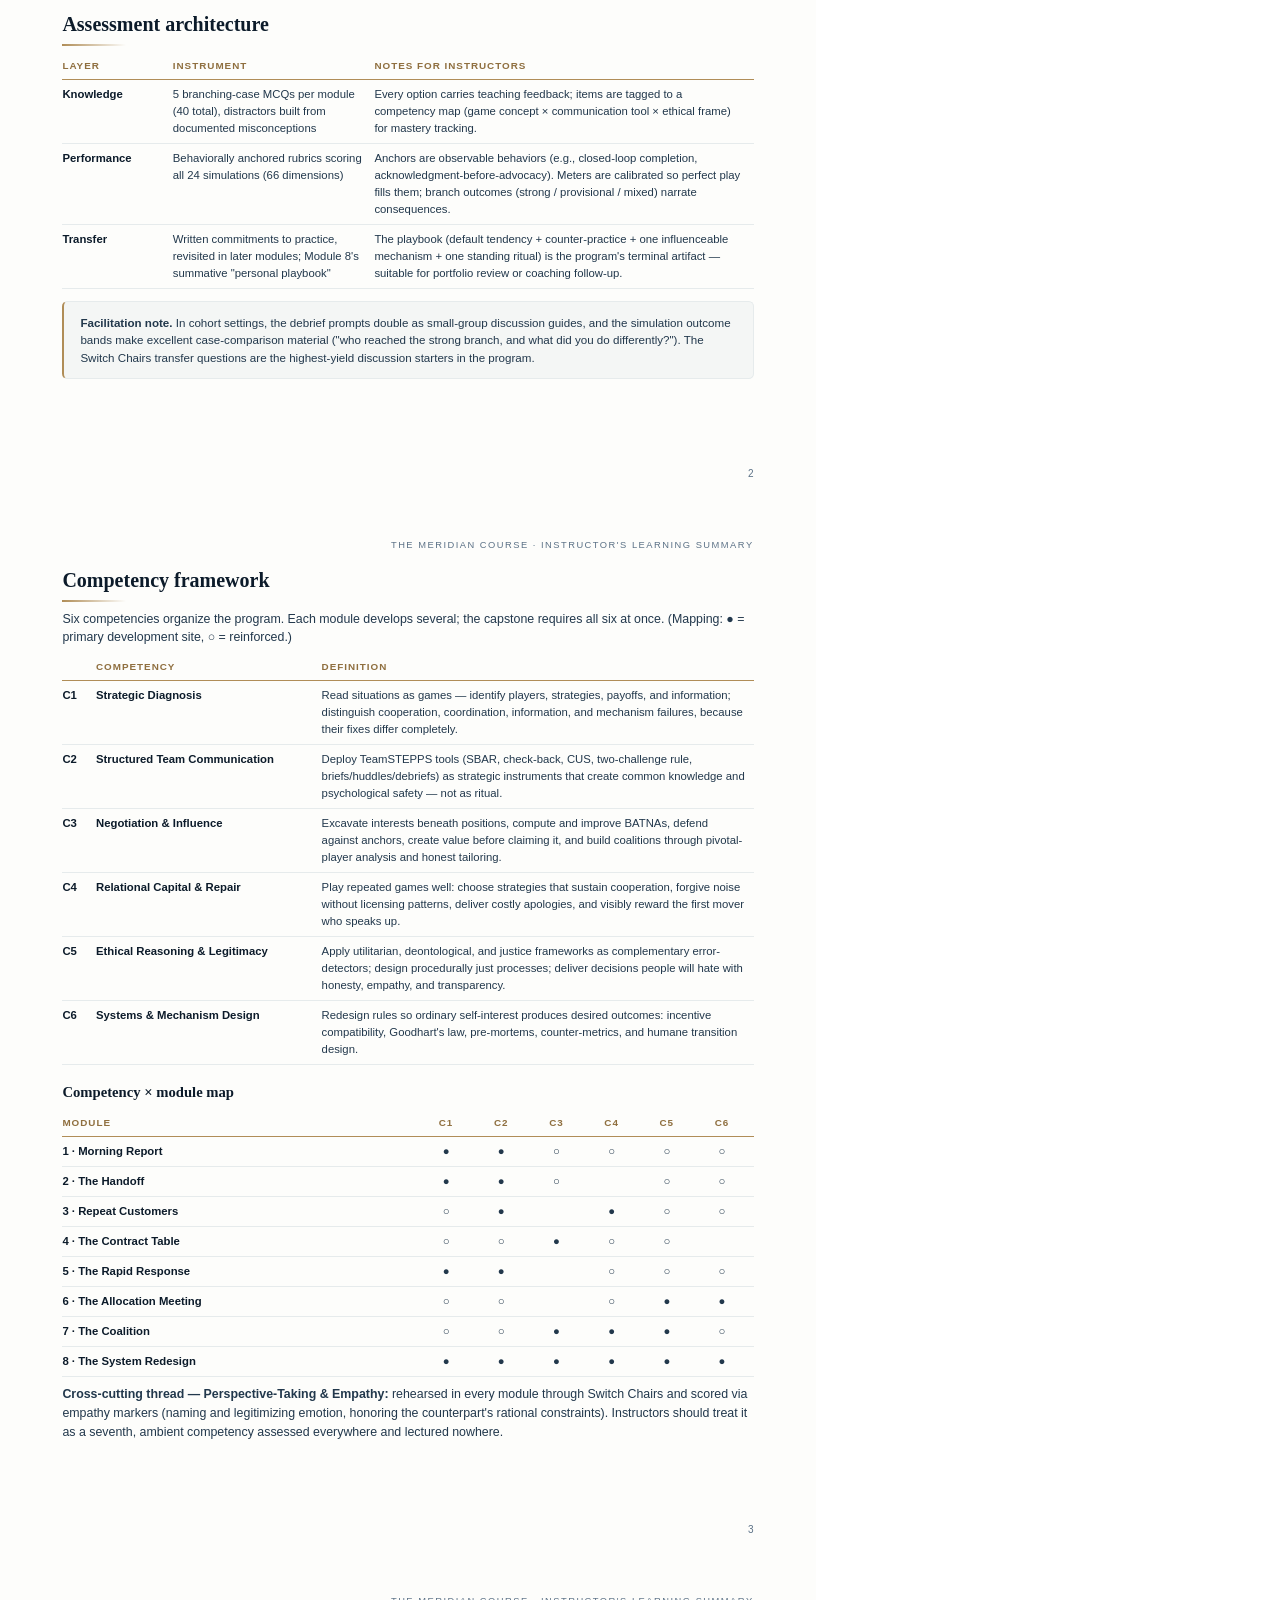
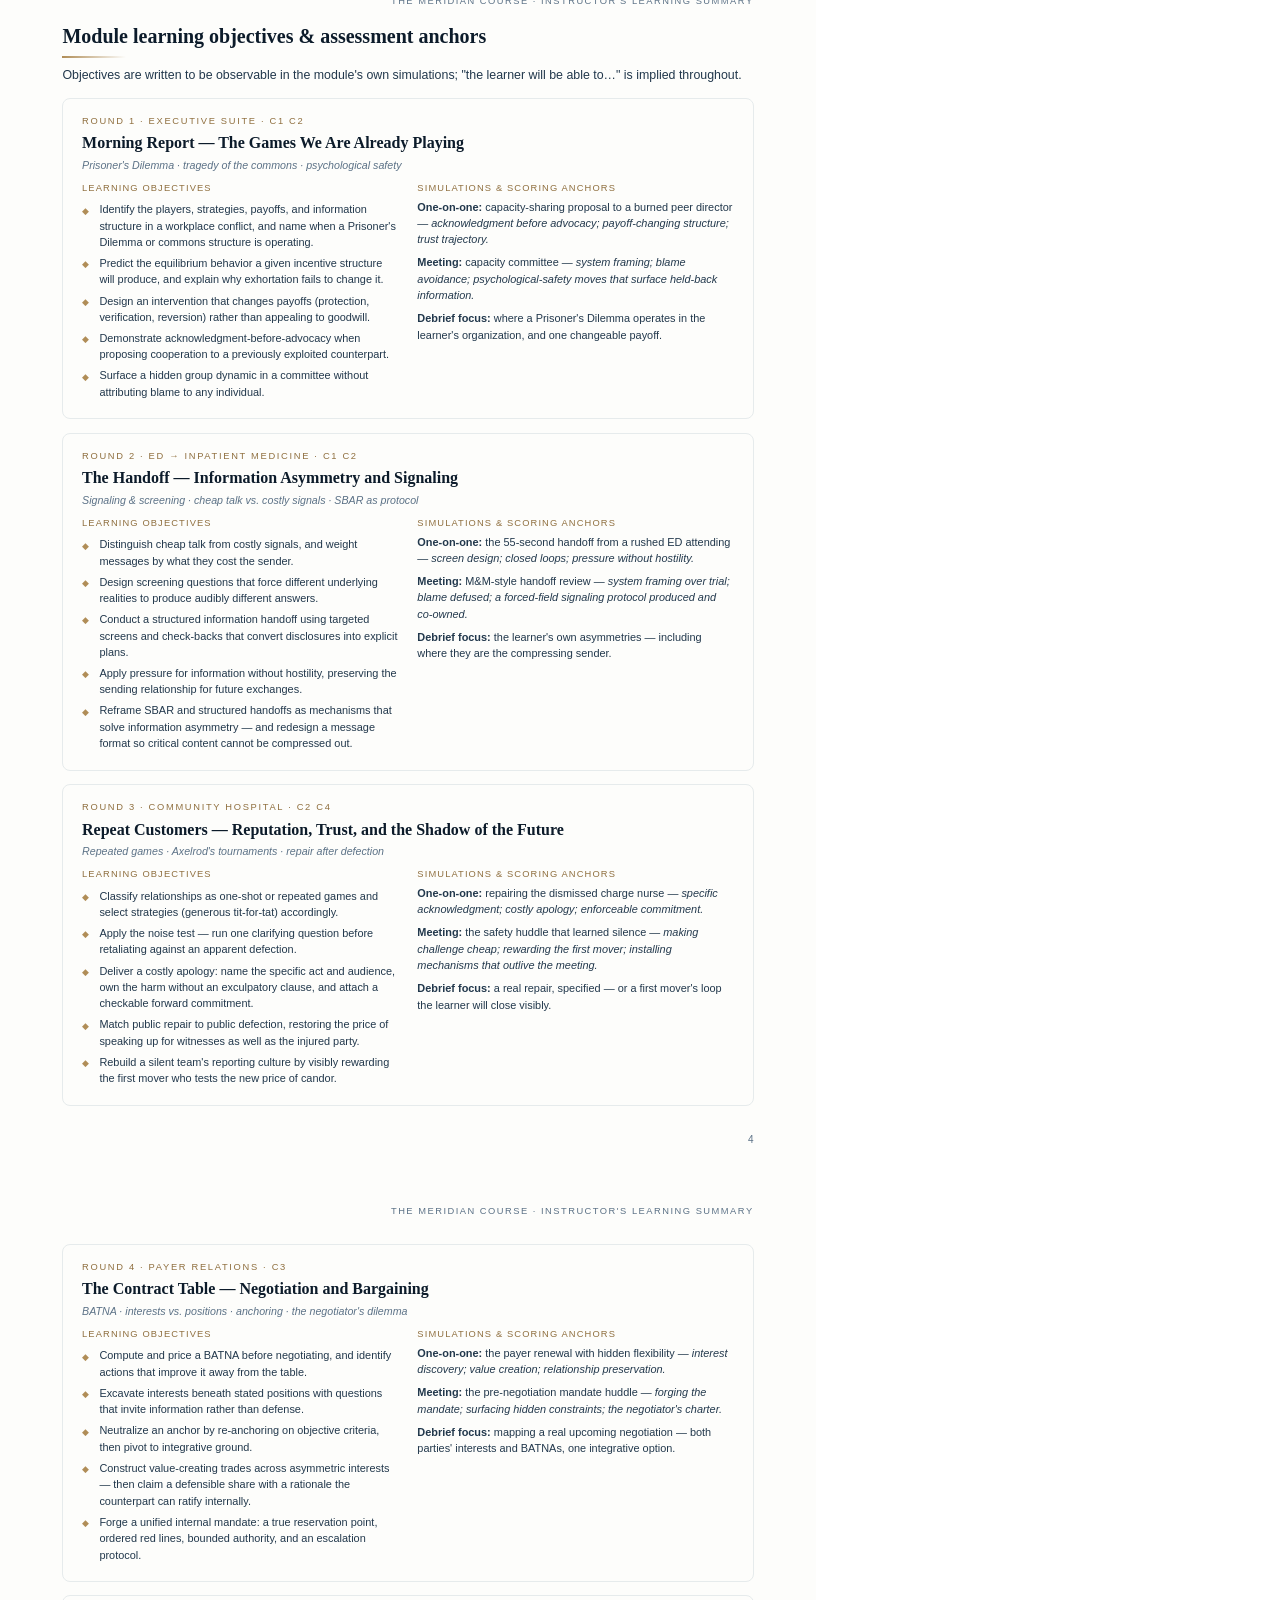
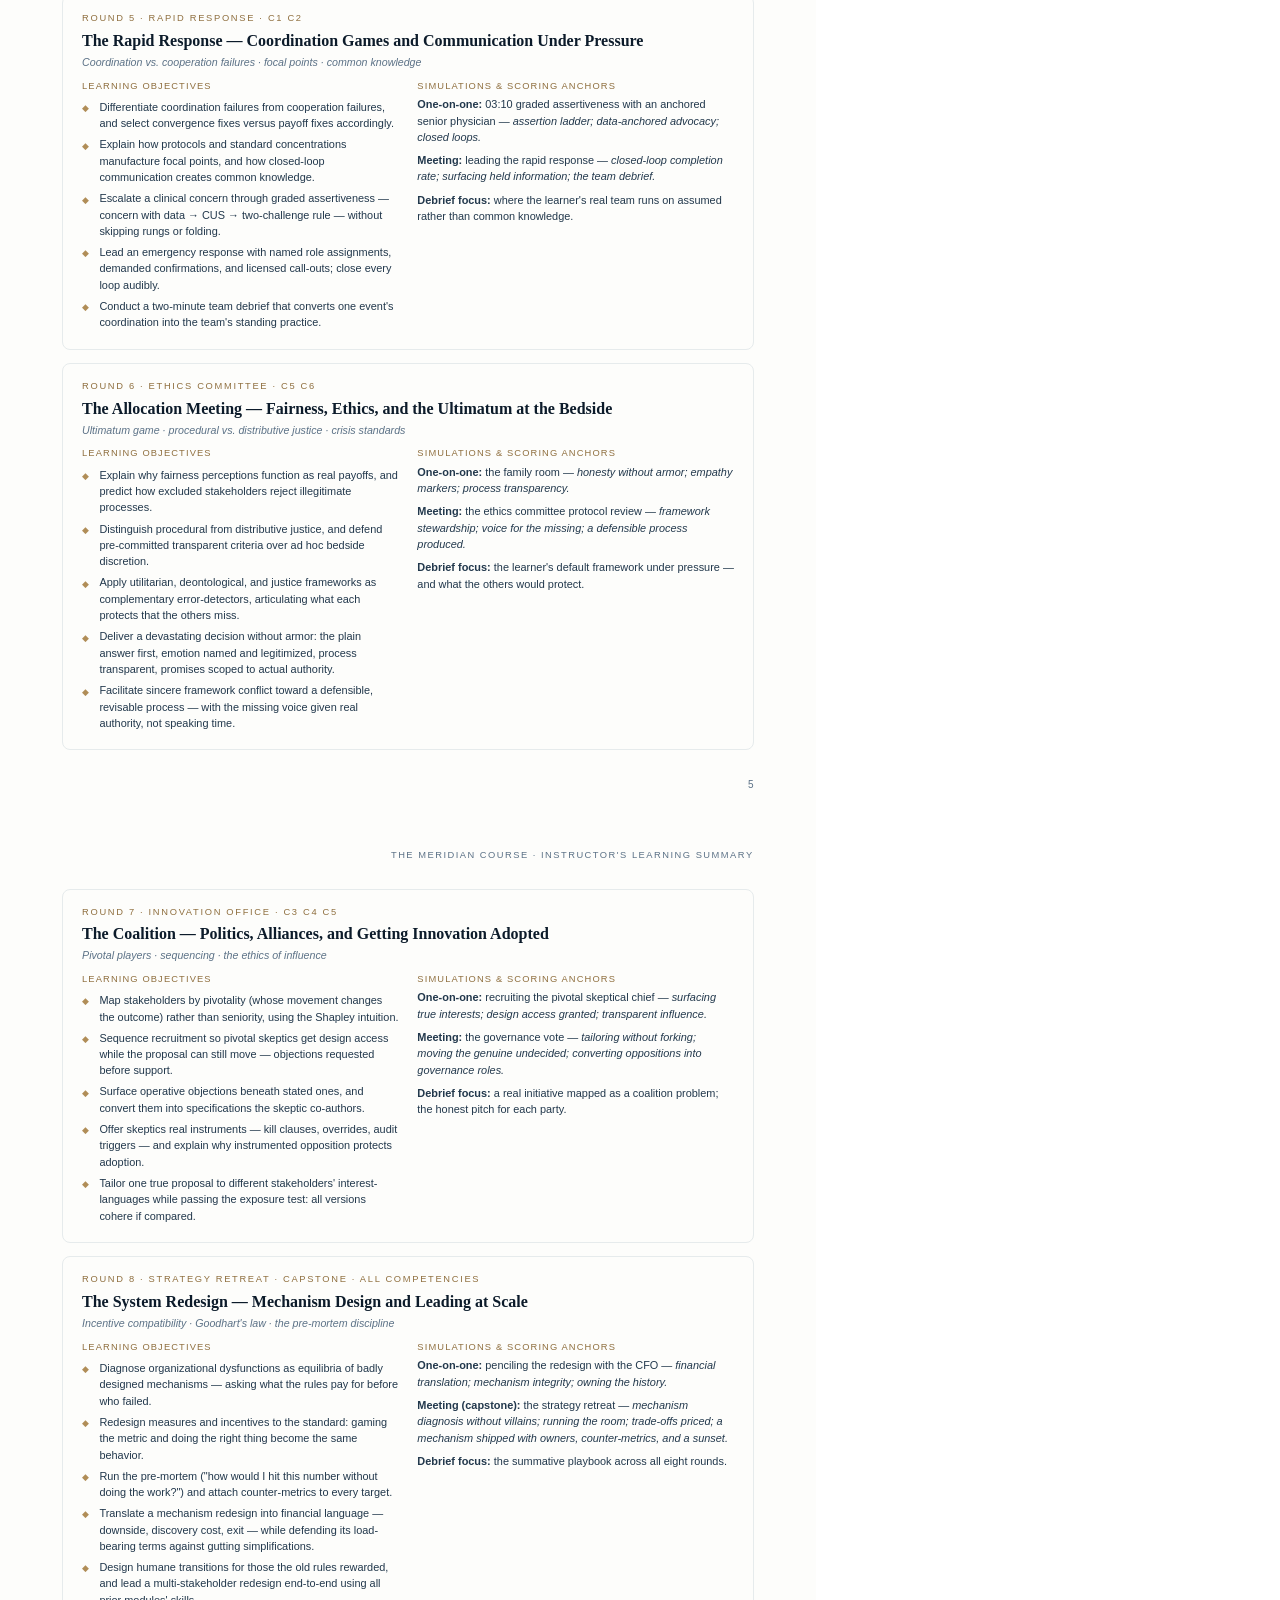
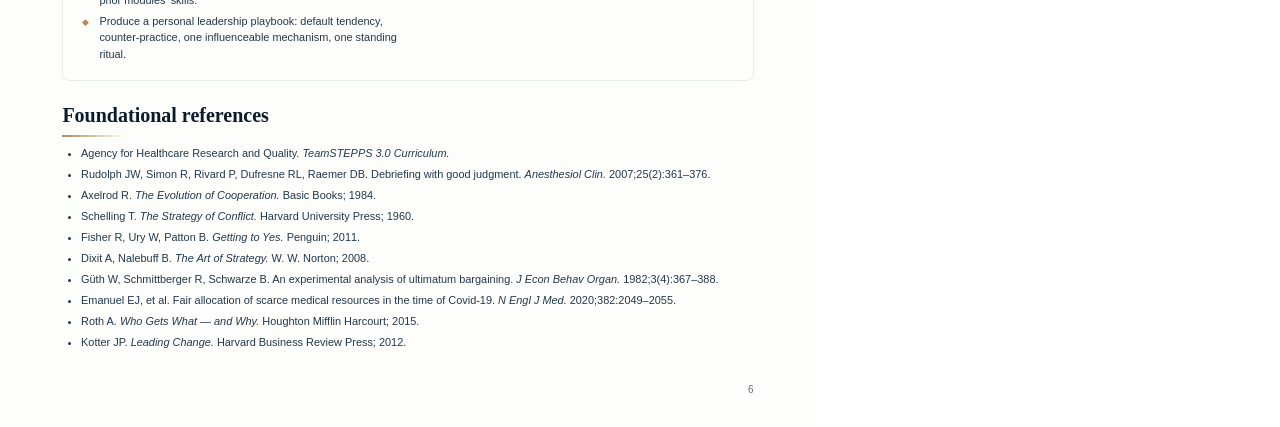
==== commit 6aebb43b: "Brand the app with the official logo: favicons, icons, manifest, OG card Derives the full brand asse" ====
--- a/docs/collateral/instructor-summary.html
+++ b/docs/collateral/instructor-summary.html
@@ -17,6 +17,7 @@
   .cover { background: linear-gradient(115deg, rgba(12,27,42,.97) 0%, rgba(12,27,42,.88) 55%, rgba(12,27,42,.62) 100%),
       url("../../art/web/home-truenorth.jpg") center 35% / cover; color: var(--white); display: flex; flex-direction: column; }
   .cover .kicker { font-size: 8pt; letter-spacing: .26em; text-transform: uppercase; color: var(--brass-b); }
+  .cover-logo { position: absolute; top: 0.5in; right: 0.6in; width: 1.25in; height: 1.25in; object-fit: contain; }
   .cover h1 { font-family: Georgia, serif; font-size: 30pt; font-weight: 600; margin-top: 12pt; line-height: 1.1; }
   .cover .doc-title { font-family: Georgia, serif; font-style: italic; font-size: 15pt; color: var(--brass-b); margin-top: 8pt; }
   .cover .rule { width: 60pt; height: 1.5px; background: linear-gradient(90deg, var(--brass-b), transparent); margin: 20pt 0; }
@@ -64,6 +65,7 @@
 
 <!-- ============ COVER ============ -->
 <div class="page cover">
+  <img class="cover-logo" src="../../art/brand/logo-transparent.png" />
   <div class="kicker">Eight Rounds · One Health System · Every Game You're Already Playing</div>
   <h1>The Meridian Course</h1>
   <div class="doc-title">Instructor's Learning Summary — Competencies &amp; Learning Objectives</div>
